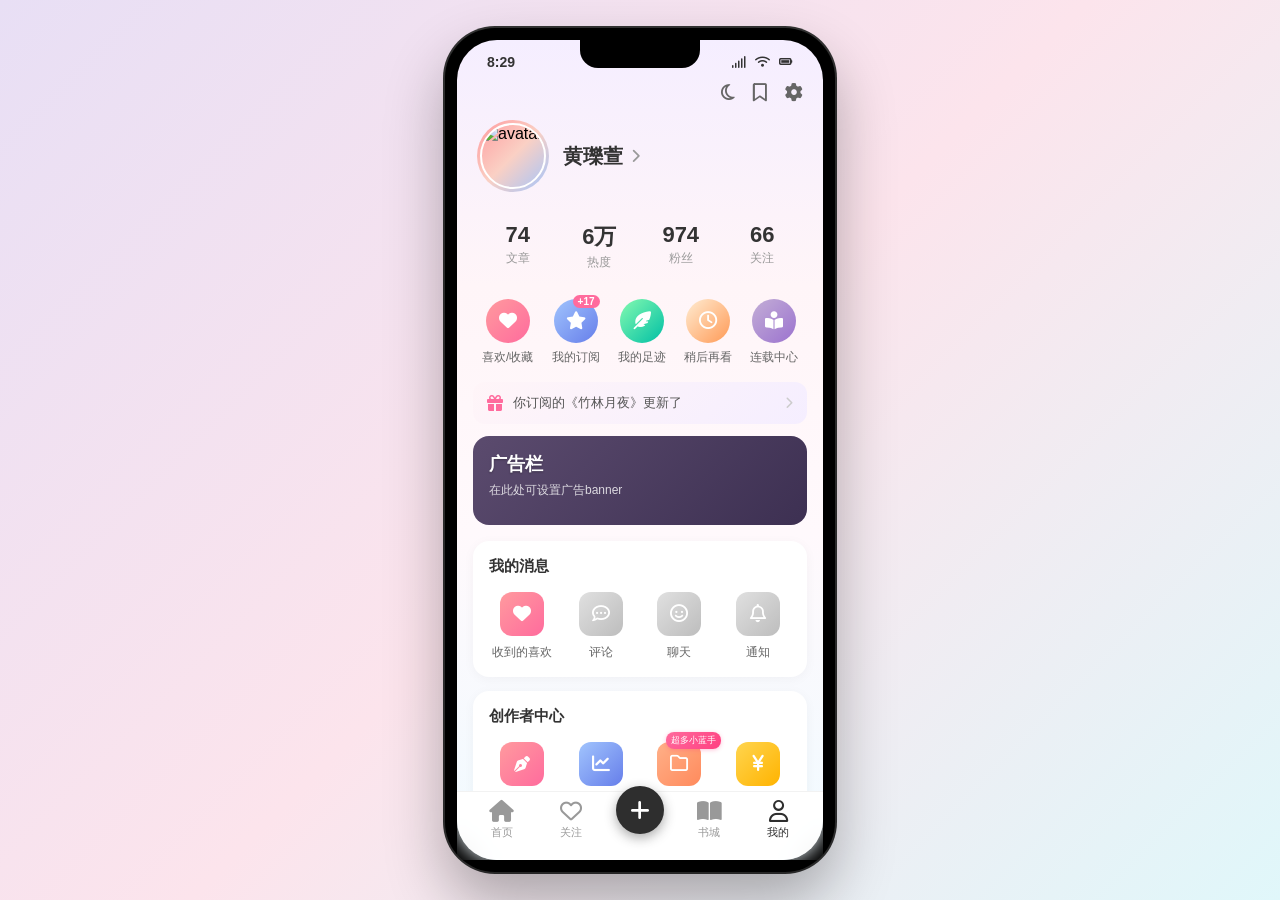
==== index.html @ aa139d89 "乐乎模拟站：我的、连载中心、全部连载、全部追更页面" ====
<!DOCTYPE html>
<html lang="zh-CN">

<head>
  <meta charset="UTF-8">
  <meta name="viewport" content="width=device-width, initial-scale=1.0, maximum-scale=1.0, user-scalable=no">
  <title>乐乎 - 我的</title>
  <link rel="stylesheet" href="style.css">
  <link rel="stylesheet" href="https://cdnjs.cloudflare.com/ajax/libs/font-awesome/6.4.0/css/all.min.css">
</head>

<body>
  <div class="phone-frame">
    <div class="phone-notch"></div>

    <div class="screen">
      <div class="status-bar">
        <span class="time">8:29</span>
        <div class="status-icons">
          <i class="fa-solid fa-signal"></i>
          <i class="fa-solid fa-wifi"></i>
          <i class="fa-solid fa-battery-full"></i>
        </div>
      </div>

      <div class="page-content">
        <div class="header-area">
          <div class="header-icons">
            <i class="fa-regular fa-moon"></i>
            <i class="fa-regular fa-bookmark"></i>
            <i class="fa-solid fa-gear"></i>
          </div>
        </div>

        <div class="profile-section">
          <div class="avatar-wrapper">
            <div class="avatar-border">
              <img
                src="https://trae-api-cn.mchost.guru/api/ide/v1/text_to_image?prompt=anime%20girl%20avatar%20with%20pink%20hair%20and%20flower%20crown%20cute%20kawaii&image_size=square"
                alt="avatar" class="avatar">
            </div>
          </div>
          <div class="user-info">
            <div class="username-row">
              <!-- <h2 class="username">我星はどこに旅寝や</h2> -->
              <h2 class="username">黄瓅萱</h2>
              <i class="fa-solid fa-chevron-right arrow"></i>
            </div>
          </div>
        </div>

        <div class="stats-row">
          <div class="stat-item">
            <span class="stat-num">74</span>
            <span class="stat-label">文章</span>
          </div>
          <div class="stat-item">
            <span class="stat-num">6万</span>
            <span class="stat-label">热度</span>
          </div>
          <div class="stat-item">
            <span class="stat-num">974</span>
            <span class="stat-label">粉丝</span>
          </div>
          <div class="stat-item">
            <span class="stat-num">66</span>
            <span class="stat-label">关注</span>
          </div>
        </div>

        <div class="quick-actions">
          <div class="action-item">
            <div class="action-icon pink">
              <i class="fa-solid fa-heart"></i>
            </div>
            <span class="action-label">喜欢/收藏</span>
          </div>
          <div class="action-item">
            <div class="action-icon blue">
              <i class="fa-solid fa-star"></i>
            </div>
            <span class="action-badge">+17</span>
            <span class="action-label">我的订阅</span>
          </div>
          <div class="action-item">
            <div class="action-icon teal">
              <i class="fa-solid fa-feather-pointed"></i>
            </div>
            <span class="action-label">我的足迹</span>
          </div>
          <div class="action-item">
            <div class="action-icon orange">
              <i class="fa-regular fa-clock"></i>
            </div>
            <span class="action-label">稍后再看</span>
          </div>
          <div class="action-item" id="actionSerial">
            <div class="action-icon purple">
              <i class="fa-solid fa-book-open-reader"></i>
            </div>
            <span class="action-label">连载中心</span>
          </div>
        </div>

        <div class="notification-bar">
          <i class="fa-solid fa-gift gift-icon"></i>
          <span class="notification-text">你订阅的《竹林月夜》更新了</span>
          <i class="fa-solid fa-chevron-right notif-arrow"></i>
        </div>

        <div class="ad-banner">
          <div class="ad-content">
            <div class="ad-title-row">
              <span class="ad-title">广告栏</span>
              <!-- <span class="ad-tag">里世界</span>
              <span class="ad-tag hot">内测专属</span> -->
            </div>
            <p class="ad-desc">在此处可设置广告banner</p>
            <!-- <button class="ad-btn">立即体验</button> -->
          </div>
        </div>

        <div class="section-card">
          <div class="section-title">我的消息</div>
          <div class="section-grid">
            <div class="grid-item">
              <div class="grid-icon pink-bg">
                <i class="fa-solid fa-heart"></i>
              </div>
              <span class="grid-label">收到的喜欢</span>
            </div>
            <div class="grid-item">
              <div class="grid-icon gray-bg">
                <i class="fa-regular fa-comment-dots"></i>
              </div>
              <span class="grid-label">评论</span>
            </div>
            <div class="grid-item">
              <div class="grid-icon gray-bg">
                <i class="fa-regular fa-face-smile"></i>
              </div>
              <span class="grid-label">聊天</span>
            </div>
            <div class="grid-item">
              <div class="grid-icon gray-bg">
                <i class="fa-regular fa-bell"></i>
              </div>
              <span class="grid-label">通知</span>
            </div>
          </div>
        </div>

        <div class="section-card">
          <div class="section-title">创作者中心</div>
          <div class="section-grid">
            <div class="grid-item">
              <div class="grid-icon pink-bg">
                <i class="fa-solid fa-pen-nib"></i>
              </div>
              <span class="grid-label">创作首页</span>
            </div>
            <div class="grid-item">
              <div class="grid-icon blue-bg">
                <i class="fa-solid fa-chart-line"></i>
              </div>
              <span class="grid-label">数据中心</span>
            </div>
            <div class="grid-item">
              <div class="grid-icon orange-bg special">
                <i class="fa-regular fa-folder"></i>
                <span class="sub-badge">超多小蓝手</span>
              </div>
              <span class="grid-label">作品管理</span>
            </div>
            <div class="grid-item">
              <div class="grid-icon yellow-bg">
                <i class="fa-solid fa-yen-sign"></i>
              </div>
              <span class="grid-label">创作收益</span>
            </div>
          </div>
        </div>

        <div class="section-card account-card">
          <div class="account-header">
            <span class="section-title">我的账户</span>
            <button class="recharge-btn">充值中心</button>
          </div>
          <div class="account-grid">
            <div class="account-item">
              <span class="account-num">0</span>
              <span class="account-label">乐乎币</span>
            </div>
            <div class="account-item">
              <span class="account-num">0</span>
              <span class="account-label">糖果券</span>
            </div>
            <div class="account-item">
              <span class="account-num">0</span>
              <span class="account-badge">待领取</span>
              <span class="account-label">粮票</span>
            </div>
            <div class="account-item">
              <span class="account-num">0</span>
              <span class="account-label">乐乎米</span>
            </div>
          </div>
        </div>

        <div class="bottom-placeholder"></div>
      </div>

      <div class="bottom-nav">
        <div class="nav-item">
          <i class="fa-solid fa-house"></i>
          <span>首页</span>
        </div>
        <div class="nav-item">
          <i class="fa-regular fa-heart"></i>
          <span>关注</span>
        </div>
        <div class="nav-item center-btn">
          <div class="plus-circle">
            <i class="fa-solid fa-plus"></i>
          </div>
        </div>
        <div class="nav-item">
          <i class="fa-solid fa-book-open"></i>
          <span>书城</span>
        </div>
        <div class="nav-item active">
          <i class="fa-regular fa-user"></i>
          <span>我的</span>
        </div>
      </div>
    </div>
  </div>

  <script src="script.js"></script>
</body>

</html>
---- style.css ----
* {
    margin: 0;
    padding: 0;
    box-sizing: border-box;
    -webkit-tap-highlight-color: transparent;
}

body {
    font-family: -apple-system, BlinkMacSystemFont, 'PingFang SC', 'Helvetica Neue', Helvetica, Arial, sans-serif;
    background: linear-gradient(135deg, #e8dff5 0%, #fce4ec 50%, #e0f7fa 100%);
    min-height: 100vh;
    display: flex;
    justify-content: center;
    align-items: center;
    padding: 20px;
    overflow-x: hidden;
}

.phone-frame {
    width: 390px;
    height: 844px;
    background: #000;
    border-radius: 50px;
    padding: 12px;
    box-shadow: 0 30px 60px rgba(0, 0, 0, 0.3), 0 0 0 2px #333;
    position: relative;
    overflow: hidden;
}

.phone-notch {
    position: absolute;
    top: 12px;
    left: 50%;
    transform: translateX(-50%);
    width: 120px;
    height: 28px;
    background: #000;
    border-radius: 0 0 18px 18px;
    z-index: 100;
}

.screen {
    width: 100%;
    height: 100%;
    background: linear-gradient(180deg, #f5eeff 0%, #fff5f8 30%, #fff9fc 60%, #f0faff 100%);
    border-radius: 40px;
    overflow: hidden;
    position: relative;
    display: flex;
    flex-direction: column;
}

.status-bar {
    display: flex;
    justify-content: space-between;
    align-items: center;
    padding: 14px 30px 6px;
    font-size: 14px;
    font-weight: 600;
    color: #333;
    flex-shrink: 0;
}

.status-icons {
    display: flex;
    gap: 5px;
    font-size: 12px;
    align-items: center;
}

.status-icons i {
    margin-left: 4px;
}

.page-content {
    flex: 1;
    overflow-y: auto;
    overflow-x: hidden;
    -webkit-overflow-scrolling: touch;
    padding-bottom: 80px;
}

.page-content::-webkit-scrollbar {
    display: none;
}

.header-area {
    display: flex;
    justify-content: flex-end;
    padding: 8px 20px;
}

.header-icons {
    display: flex;
    gap: 18px;
    color: #666;
    font-size: 18px;
}

.header-icons i {
    cursor: pointer;
    transition: color 0.2s;
}

.header-icons i:hover {
    color: #ff6b9d;
}

.profile-section {
    display: flex;
    align-items: center;
    padding: 10px 20px 20px;
    gap: 14px;
}

.avatar-wrapper {
    position: relative;
}

.avatar-border {
    width: 72px;
    height: 72px;
    border-radius: 50%;
    padding: 3px;
    background: linear-gradient(135deg, #ff9a9e 0%, #fad0c4 50%, #a1c4fd 100%);
    display: flex;
    align-items: center;
    justify-content: center;
}

.avatar {
    width: 100%;
    height: 100%;
    border-radius: 50%;
    object-fit: cover;
    border: 2px solid #fff;
}

.user-info {
    flex: 1;
}

.username-row {
    display: flex;
    align-items: center;
    gap: 8px;
}

.username {
    font-size: 20px;
    font-weight: 700;
    color: #333;
}

.arrow {
    font-size: 14px;
    color: #999;
}

.stats-row {
    display: flex;
    padding: 10px 20px 20px;
}

.stat-item {
    display: flex;
    flex-direction: column;
    align-items: center;
    position: relative;
    flex: 1;
}

.stat-num {
    font-size: 22px;
    font-weight: 700;
    color: #333;
    width: 100%;
    text-align: center;
}

.stat-badge {
    position: absolute;
    top: -2px;
    right: -18px;
    font-size: 10px;
    color: #ff6b9d;
    font-weight: 600;
}

.stat-label {
    font-size: 12px;
    color: #999;
    margin-top: 2px;
}

.quick-actions {
    display: flex;
    justify-content: space-around;
    padding: 8px 16px 16px;
}

.action-item {
    display: flex;
    flex-direction: column;
    align-items: center;
    gap: 6px;
    position: relative;
    cursor: pointer;
}

.action-icon {
    width: 44px;
    height: 44px;
    border-radius: 50%;
    display: flex;
    align-items: center;
    justify-content: center;
    font-size: 18px;
    color: #fff;
    transition: transform 0.2s;
}

.action-icon:hover {
    transform: scale(1.1);
}

.action-icon.pink {
    background: linear-gradient(135deg, #ff9a9e, #ff6b9d);
}

.action-icon.blue {
    background: linear-gradient(135deg, #a1c4fd, #667eea);
}

.action-icon.teal {
    background: linear-gradient(135deg, #84fab0, #00bfa5);
}

.action-icon.orange {
    background: linear-gradient(135deg, #ffecd2, #ff9a56);
}

.action-icon.purple {
    background: linear-gradient(135deg, #c3aed6, #9b72cf);
}

.action-badge {
    position: absolute;
    top: -4px;
    right: 0;
    background: #ff6b9d;
    color: #fff;
    font-size: 10px;
    padding: 1px 5px;
    border-radius: 8px;
    font-weight: 600;
}

.action-label {
    font-size: 12px;
    color: #666;
}

.notification-bar {
    display: flex;
    align-items: center;
    margin: 0 16px 12px;
    padding: 12px 14px;
    background: linear-gradient(135deg, #fff5f8, #f5eeff);
    border-radius: 12px;
    gap: 10px;
    cursor: pointer;
    transition: transform 0.2s;
}

.notification-bar:hover {
    transform: scale(1.02);
}

.gift-icon {
    color: #ff6b9d;
    font-size: 16px;
}

.notification-text {
    flex: 1;
    font-size: 13px;
    color: #555;
    white-space: nowrap;
    overflow: hidden;
    text-overflow: ellipsis;
}

.notif-arrow {
    font-size: 12px;
    color: #ccc;
}

.ad-banner {
    margin: 0 16px 16px;
    padding: 16px;
    background: linear-gradient(135deg, #5b4b6e 0%, #3d3052 100%);
    border-radius: 16px;
    position: relative;
    overflow: hidden;
}

.ad-content {
    position: relative;
    z-index: 2;
}

.ad-title-row {
    display: flex;
    align-items: center;
    gap: 8px;
    margin-bottom: 6px;
}

.ad-title {
    font-size: 18px;
    font-weight: 700;
    color: #fff;
    text-shadow: 0 1px 2px rgba(0, 0, 0, 0.3);
}

.ad-tag {
    font-size: 10px;
    padding: 2px 8px;
    border-radius: 4px;
    background: rgba(255, 255, 255, 0.2);
    color: #fff;
}

.ad-tag.hot {
    background: linear-gradient(135deg, #ff6b9d, #ff4081);
}

.ad-desc {
    font-size: 12px;
    color: rgba(255, 255, 255, 0.8);
    margin-bottom: 10px;
}

.ad-btn {
    background: linear-gradient(135deg, #ffd54f, #ff9800);
    border: none;
    color: #5b3d00;
    font-size: 13px;
    font-weight: 600;
    padding: 6px 16px;
    border-radius: 16px;
    cursor: pointer;
    position: absolute;
    top: 16px;
    right: 16px;
    box-shadow: 0 2px 8px rgba(255, 152, 0, 0.3);
}

.ad-btn:hover {
    transform: scale(1.05);
}

.ad-characters {
    margin-top: 12px;
    overflow: hidden;
}

.char-slider {
    display: flex;
    gap: 8px;
    animation: slideLeft 20s linear infinite;
}

@keyframes slideLeft {
    0% {
        transform: translateX(0);
    }

    100% {
        transform: translateX(-50%);
    }
}

.char-item {
    flex-shrink: 0;
    width: 56px;
    height: 72px;
    border-radius: 8px;
    overflow: hidden;
    box-shadow: 0 2px 8px rgba(0, 0, 0, 0.2);
}

.char-item img {
    width: 100%;
    height: 100%;
    object-fit: cover;
}

.section-card {
    margin: 0 16px 14px;
    padding: 16px;
    background: #fff;
    border-radius: 16px;
    box-shadow: 0 2px 12px rgba(0, 0, 0, 0.04);
}

.section-title {
    font-size: 15px;
    font-weight: 700;
    color: #333;
    margin-bottom: 16px;
}

.section-grid {
    display: grid;
    grid-template-columns: repeat(4, 1fr);
    gap: 12px;
}

.grid-item {
    display: flex;
    flex-direction: column;
    align-items: center;
    gap: 8px;
    cursor: pointer;
    position: relative;
    transition: transform 0.2s;
}

.grid-item:hover {
    transform: translateY(-2px);
}

.grid-icon {
    width: 44px;
    height: 44px;
    border-radius: 12px;
    display: flex;
    align-items: center;
    justify-content: center;
    font-size: 18px;
    color: #fff;
    position: relative;
}

.grid-icon.pink-bg {
    background: linear-gradient(135deg, #ff9a9e, #ff6b9d);
}

.grid-icon.gray-bg {
    background: linear-gradient(135deg, #e0e0e0, #bdbdbd);
}

.grid-icon.blue-bg {
    background: linear-gradient(135deg, #a1c4fd, #667eea);
}

.grid-icon.orange-bg {
    background: linear-gradient(135deg, #ffb088, #ff8a5c);
}

.grid-icon.yellow-bg {
    background: linear-gradient(135deg, #ffd54f, #ffb300);
}

.grid-icon .fa-pen-nib {
    font-size: 16px;
}

.sub-badge {
    position: absolute;
    top: -10px;
    right: -20px;
    background: linear-gradient(135deg, #ff6b9d, #ff4081);
    color: #fff;
    font-size: 9px;
    padding: 2px 5px;
    border-radius: 8px;
    white-space: nowrap;
    box-shadow: 0 1px 4px rgba(255, 64, 129, 0.3);
}

.grid-label {
    font-size: 12px;
    color: #666;
}

.account-card {
    padding-bottom: 18px;
}

.account-header {
    display: flex;
    justify-content: space-between;
    align-items: center;
    margin-bottom: 16px;
}

.recharge-btn {
    background: linear-gradient(135deg, #fff0f5, #ffe4ec);
    border: 1px solid #ffc1cc;
    color: #ff6b9d;
    font-size: 12px;
    font-weight: 600;
    padding: 6px 14px;
    border-radius: 14px;
    cursor: pointer;
}

.recharge-btn:hover {
    background: linear-gradient(135deg, #ffe4ec, #ffc1cc);
}

.account-grid {
    display: grid;
    grid-template-columns: repeat(4, 1fr);
    gap: 10px;
}

.account-item {
    display: flex;
    flex-direction: column;
    align-items: center;
    position: relative;
}

.account-num {
    font-size: 20px;
    font-weight: 700;
    color: #333;
}

.account-badge {
    position: absolute;
    top: -4px;
    right: -16px;
    font-size: 10px;
    color: #ff6b9d;
    font-weight: 600;
}

.account-label {
    font-size: 12px;
    color: #999;
    margin-top: 2px;
}

.bottom-placeholder {
    height: 20px;
}

.bottom-nav {
    display: flex;
    justify-content: space-around;
    align-items: center;
    padding: 8px 10px 20px;
    background: rgba(255, 255, 255, 0.95);
    backdrop-filter: blur(10px);
    border-top: 1px solid rgba(0, 0, 0, 0.05);
    flex-shrink: 0;
}

.nav-item {
    display: flex;
    flex-direction: column;
    align-items: center;
    gap: 3px;
    color: #999;
    font-size: 11px;
    cursor: pointer;
    transition: color 0.2s;
    flex: 1;
}

.nav-item i {
    font-size: 22px;
}

.nav-item.active {
    color: rgb(46, 46, 46);
}

.nav-item:hover:not(.center-btn) {
    color: rgb(46, 46, 46);
}

.center-btn {
    position: relative;
}

.plus-circle {
    width: 48px;
    height: 48px;
    border-radius: 50%;
    background: rgb(46, 46, 46);
    display: flex;
    align-items: center;
    justify-content: center;
    color: #fff;
    font-size: 22px;
    box-shadow: 0 4px 12px rgba(46, 46, 46, 0.4);
    margin-top: -20px;
    transition: transform 0.2s;
}

.plus-circle:hover {
    transform: scale(1.1);
}

@media (max-width: 430px) {
    body {
        padding: 0;
        background: linear-gradient(135deg, #e8dff5 0%, #fce4ec 50%, #e0f7fa 100%);
    }

    .phone-frame {
        width: 100vw;
        height: 100vh;
        border-radius: 0;
        padding: 0;
        box-shadow: none;
    }

    .phone-notch {
        display: none;
    }

    .screen {
        border-radius: 0;
    }
}
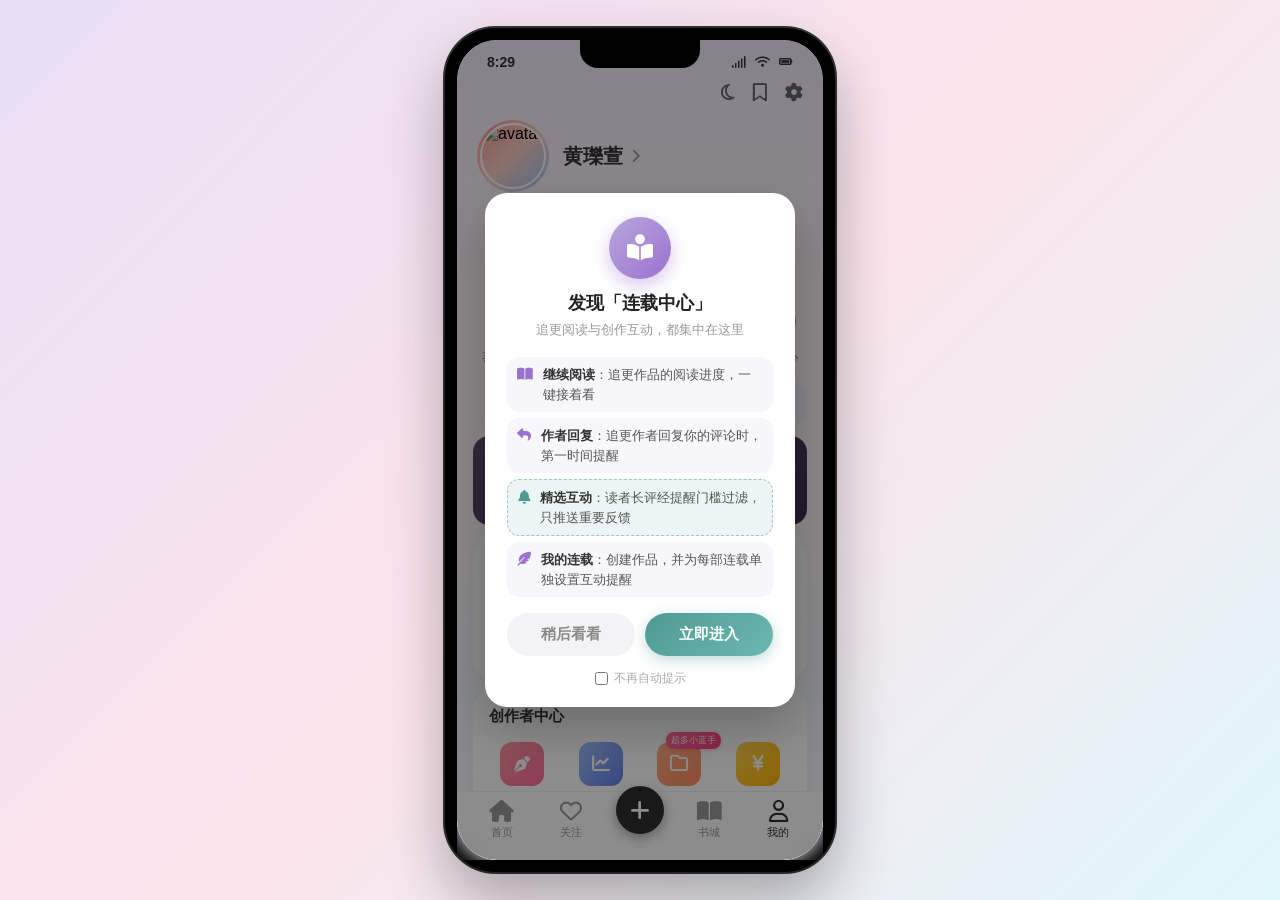
==== commit 019ec265: "首页新增连载中心引导弹窗，连载中心入口可跳转" ====
--- a/index.html
+++ b/index.html
@@ -7,6 +7,160 @@
   <title>乐乎 - 我的</title>
   <link rel="stylesheet" href="style.css">
   <link rel="stylesheet" href="https://cdnjs.cloudflare.com/ajax/libs/font-awesome/6.4.0/css/all.min.css">
+  <style>
+    /* ===== 首页·连载中心引导弹窗 ===== */
+    .home-guide-mask {
+      position: absolute;
+      inset: 0;
+      background: rgba(0, 0, 0, 0.45);
+      z-index: 300;
+      display: none;
+      align-items: center;
+      justify-content: center;
+      padding: 28px;
+      border-radius: 40px;
+    }
+
+    .home-guide-mask.show {
+      display: flex;
+    }
+
+    .home-guide-card {
+      width: 100%;
+      max-width: 320px;
+      background: #fff;
+      border-radius: 22px;
+      padding: 24px 22px 20px;
+      box-shadow: 0 20px 50px rgba(0, 0, 0, 0.25);
+      animation: hgPop 0.32s cubic-bezier(0.2, 0.9, 0.3, 1.2);
+    }
+
+    @keyframes hgPop {
+      from {
+        transform: scale(0.85);
+        opacity: 0;
+      }
+
+      to {
+        transform: scale(1);
+        opacity: 1;
+      }
+    }
+
+    .home-guide-icon {
+      width: 62px;
+      height: 62px;
+      margin: 0 auto 12px;
+      border-radius: 50%;
+      background: linear-gradient(135deg, #b8a6dd, #9b72cf);
+      display: flex;
+      align-items: center;
+      justify-content: center;
+      color: #fff;
+      font-size: 26px;
+      box-shadow: 0 6px 18px rgba(155, 114, 207, 0.4);
+    }
+
+    .home-guide-title {
+      text-align: center;
+      font-size: 18px;
+      font-weight: 700;
+      color: #222;
+    }
+
+    .home-guide-sub {
+      text-align: center;
+      font-size: 12.5px;
+      color: #999;
+      margin-top: 6px;
+      line-height: 1.5;
+    }
+
+    .home-guide-list {
+      list-style: none;
+      margin: 18px 0 6px;
+    }
+
+    .home-guide-list li {
+      display: flex;
+      align-items: flex-start;
+      gap: 10px;
+      font-size: 13px;
+      color: #555;
+      line-height: 1.5;
+      padding: 8px 10px;
+      border-radius: 12px;
+      margin-bottom: 6px;
+      background: #f7f6fb;
+    }
+
+    .home-guide-list li.highlight {
+      background: rgba(77, 155, 148, 0.1);
+      border: 1.5px dashed rgba(77, 155, 148, 0.5);
+    }
+
+    .home-guide-list i {
+      color: #9b72cf;
+      font-size: 14px;
+      margin-top: 2px;
+      flex-shrink: 0;
+    }
+
+    .home-guide-list li.highlight i {
+      color: #4D9B94;
+    }
+
+    .home-guide-list b {
+      color: #333;
+    }
+
+    .home-guide-btns {
+      display: flex;
+      gap: 10px;
+      margin-top: 16px;
+    }
+
+    .home-guide-btns button {
+      flex: 1;
+      padding: 12px 0;
+      border-radius: 50px;
+      font-size: 14.5px;
+      font-weight: 600;
+      cursor: pointer;
+      border: none;
+      transition: transform 0.15s;
+    }
+
+    .home-guide-btns button:active {
+      transform: scale(0.96);
+    }
+
+    .hg-later {
+      background: #f3f3f5;
+      color: #888;
+    }
+
+    .hg-go {
+      background: linear-gradient(135deg, #4D9B94, #6cb8b0);
+      color: #fff;
+      box-shadow: 0 4px 14px rgba(77, 155, 148, 0.35);
+    }
+
+    .home-guide-remember {
+      display: flex;
+      align-items: center;
+      justify-content: center;
+      gap: 6px;
+      margin-top: 14px;
+      font-size: 12px;
+      color: #aaa;
+      cursor: pointer;
+    }
+
+    .home-guide-remember input {
+      accent-color: #4D9B94;
+    }
+  </style>
 </head>
 
 <body>
@@ -233,10 +387,71 @@
           <span>我的</span>
         </div>
       </div>
+
+      <!-- 首页·连载中心引导弹窗 -->
+      <div class="home-guide-mask" id="homeGuideMask">
+        <div class="home-guide-card">
+          <div class="home-guide-icon"><i class="fa-solid fa-book-open-reader"></i></div>
+          <div class="home-guide-title">发现「连载中心」</div>
+          <div class="home-guide-sub">追更阅读与创作互动，都集中在这里</div>
+          <ul class="home-guide-list">
+            <li><i class="fa-solid fa-book-open"></i><span><b>继续阅读</b>：追更作品的阅读进度，一键接着看</span></li>
+            <li><i class="fa-solid fa-reply"></i><span><b>作者回复</b>：追更作者回复你的评论时，第一时间提醒</span></li>
+            <li class="highlight"><i class="fa-solid fa-bell"></i><span><b>精选互动</b>：读者长评经提醒门槛过滤，只推送重要反馈</span></li>
+            <li><i class="fa-solid fa-feather-pointed"></i><span><b>我的连载</b>：创建作品，并为每部连载单独设置互动提醒</span></li>
+          </ul>
+          <div class="home-guide-btns">
+            <button class="hg-later" id="hgLater">稍后看看</button>
+            <button class="hg-go" id="hgGo">立即进入</button>
+          </div>
+          <label class="home-guide-remember">
+            <input type="checkbox" id="hgRemember"> 不再自动提示
+          </label>
+        </div>
+      </div>
     </div>
   </div>
 
   <script src="script.js"></script>
+  <script>
+    document.addEventListener('DOMContentLoaded', function () {
+      // “连载中心”入口点击跳转
+      var actionSerial = document.getElementById('actionSerial');
+      if (actionSerial) {
+        actionSerial.style.cursor = 'pointer';
+        actionSerial.addEventListener('click', function () {
+          window.location.href = 'serial.html';
+        });
+      }
+
+      // 首页连载中心引导弹窗
+      var mask = document.getElementById('homeGuideMask');
+      if (!mask) return;
+      var KEY = 'homeSerialGuideDismissed';
+      var rememberBox = document.getElementById('hgRemember');
+
+      function closeGuide() {
+        mask.classList.remove('show');
+        if (rememberBox.checked) {
+          try { localStorage.setItem(KEY, '1'); } catch (e) { }
+        }
+      }
+
+      var dismissed = null;
+      try { dismissed = localStorage.getItem(KEY); } catch (e) { }
+      if (!dismissed) {
+        setTimeout(function () { mask.classList.add('show'); }, 400);
+      }
+
+      document.getElementById('hgGo').addEventListener('click', function () {
+        window.location.href = 'serial.html';
+      });
+      document.getElementById('hgLater').addEventListener('click', closeGuide);
+      mask.addEventListener('click', function (e) {
+        if (e.target === mask) closeGuide();
+      });
+    });
+  </script>
 </body>
 
 </html>
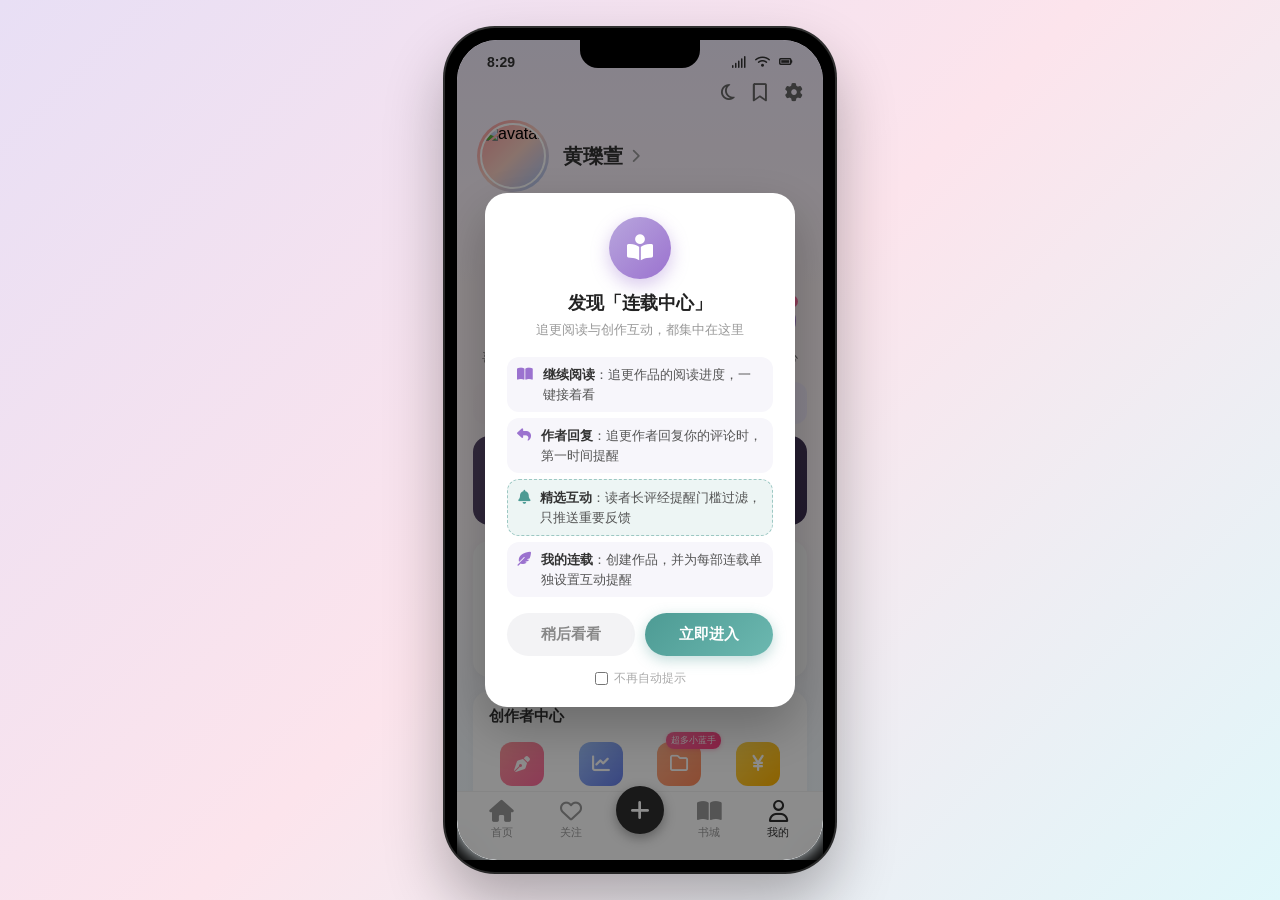
==== commit 0339f006: "首页气泡调整：移除我的订阅+17，连载中心新增new气泡" ====
--- a/index.html
+++ b/index.html
@@ -233,7 +233,6 @@
             <div class="action-icon blue">
               <i class="fa-solid fa-star"></i>
             </div>
-            <span class="action-badge">+17</span>
             <span class="action-label">我的订阅</span>
           </div>
           <div class="action-item">
@@ -252,6 +251,7 @@
             <div class="action-icon purple">
               <i class="fa-solid fa-book-open-reader"></i>
             </div>
+            <span class="action-badge">new</span>
             <span class="action-label">连载中心</span>
           </div>
         </div>
